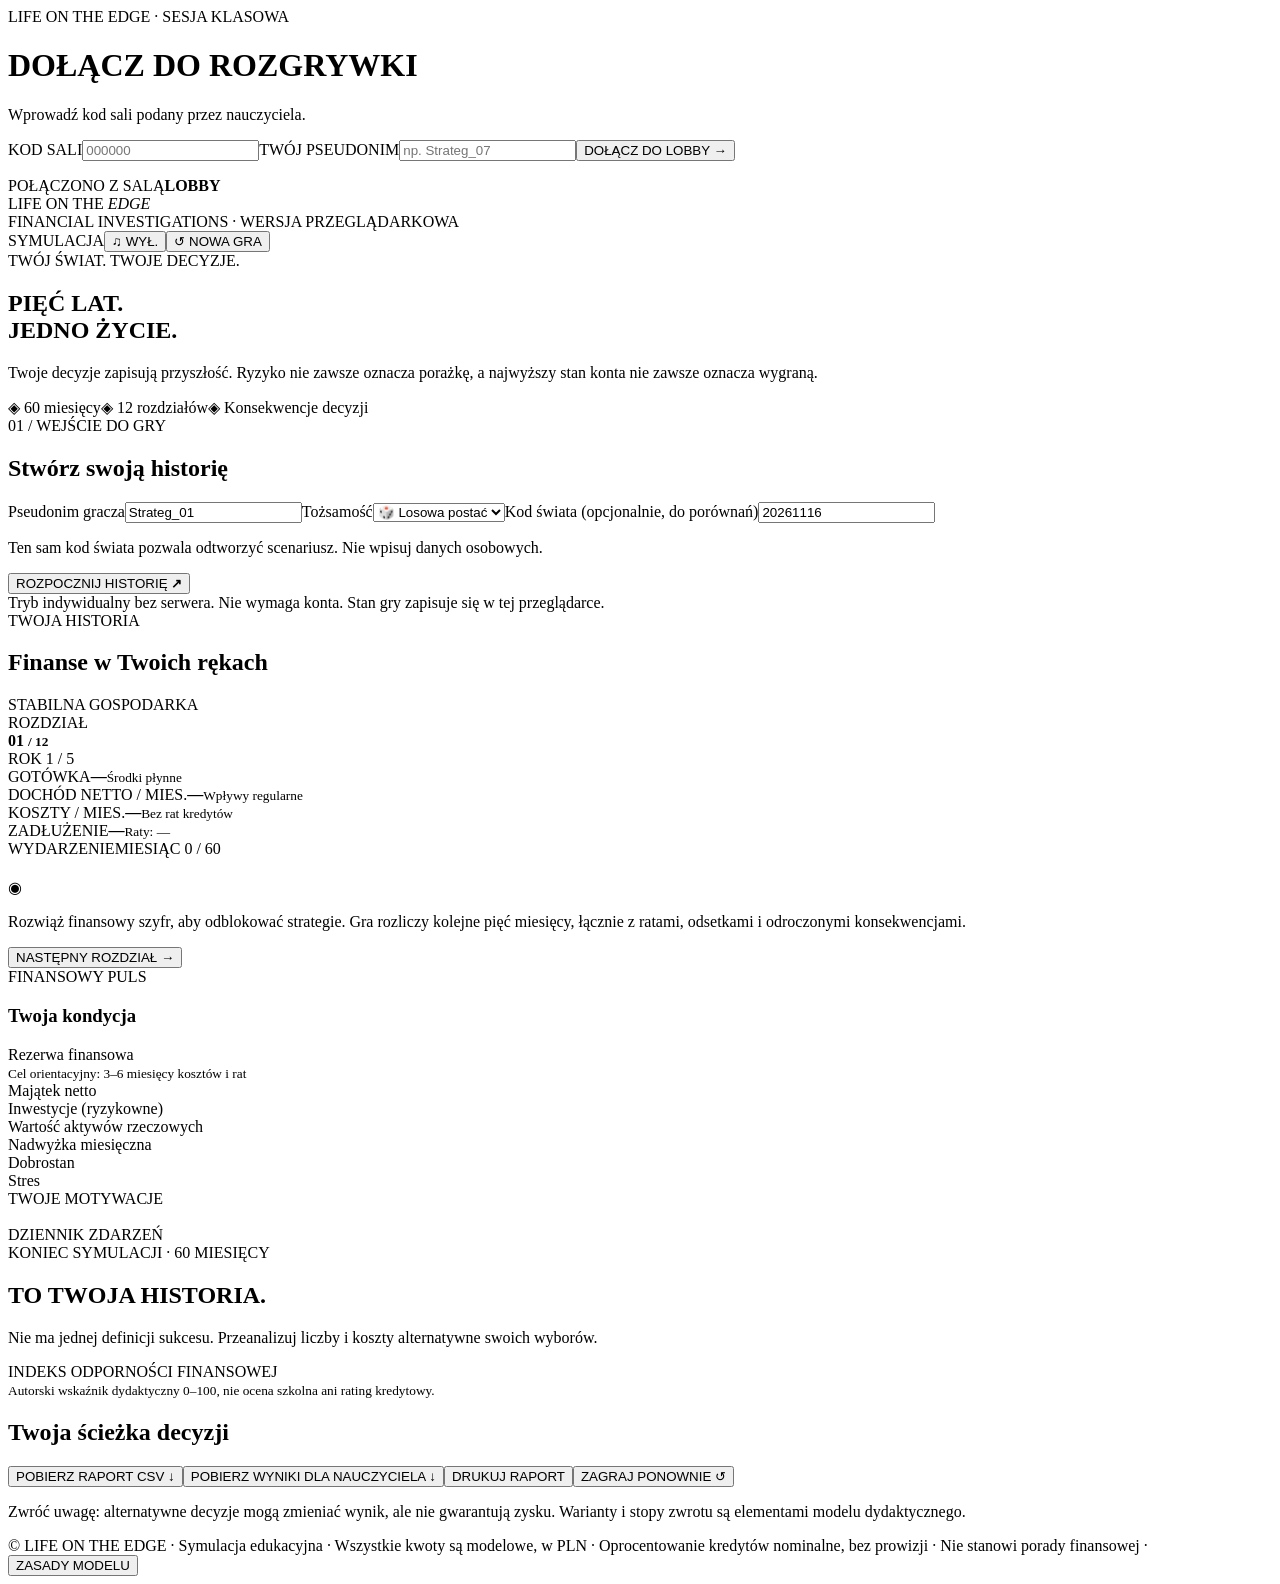
==== index.html @ 2c732541 "Add LIFE ON THE EDGE 12.0 web file: index.html" ====
<!doctype html><html lang="pl"><head><meta charset="utf-8"><meta name="viewport" content="width=device-width,initial-scale=1"><meta name="theme-color" content="#09111f"><title>LIFE ON THE EDGE · Financial Survival</title><link rel="stylesheet" href="style.css"></head><body>
<div id="classroom" class="classroom hidden"><div class="classroom-panel"><div class="section-label">LIFE ON THE EDGE · SESJA KLASOWA</div><h1 id="lobbytitle">DOŁĄCZ DO ROZGRYWKI</h1><p id="lobbystatus">Wprowadź kod sali podany przez nauczyciela.</p><label>KOD SALI</label><input id="roomcode" inputmode="numeric" maxlength="6" placeholder="000000"><label>TWÓJ PSEUDONIM</label><input id="roomnick" maxlength="28" placeholder="np. Strateg_07"><button id="roomjoin" class="cta">DOŁĄCZ DO LOBBY →</button><p id="roomerror" class="hint"></p><div id="roomcount" class="hint"></div></div></div><div id="classbar" class="classbar hidden"><span id="classlabel">POŁĄCZONO Z SALĄ</span><strong id="classphase">LOBBY</strong></div><div class="app"><header class="top"><div class="brand"><div class="brandmark">LIFE <span>ON THE</span> <em>EDGE</em></div><div class="strap">FINANCIAL INVESTIGATIONS · WERSJA PRZEGLĄDARKOWA</div></div><div class="topright"><span class="live"><i></i> SYMULACJA</span><button id="sound" class="ghost" title="Dźwięk interfejsu" aria-pressed="false">♫ WYŁ.</button><button id="reset" class="ghost">↺ NOWA GRA</button></div></header>
<section id="welcome" class="welcome"><div class="welcome-art"><div class="overline">TWÓJ ŚWIAT. TWOJE DECYZJE.</div><h1>PIĘĆ LAT.<br><span>JEDNO ŻYCIE.</span></h1><p>Twoje decyzje zapisują przyszłość. Ryzyko nie zawsze oznacza porażkę, a najwyższy stan konta nie zawsze oznacza wygraną.</p><div class="welcome-badges"><span>◈ 60 miesięcy</span><span>◈ 12 rozdziałów</span><span>◈ Konsekwencje decyzji</span></div></div><div class="startpanel"><div class="section-label">01 / WEJŚCIE DO GRY</div><h2>Stwórz swoją historię</h2><label for="nickname">Pseudonim gracza</label><input id="nickname" maxlength="28" value="Strateg_01" autocomplete="off"><label for="character">Tożsamość</label><select id="character"><option value="random">🎲 Losowa postać</option></select><label for="seed">Kod świata (opcjonalnie, do porównań)</label><input id="seed" inputmode="numeric" value="20261116"><p class="hint">Ten sam kod świata pozwala odtworzyć scenariusz. Nie wpisuj danych osobowych.</p><button id="start" class="cta">ROZPOCZNIJ HISTORIĘ <b>↗</b></button><div class="hint">Tryb indywidualny bez serwera. Nie wymaga konta. Stan gry zapisuje się w tej przeglądarce.</div></div></section>
<section id="play" class="hidden"><div class="hero"><div class="hero-copy"><div class="overline" id="hero-sub">TWOJA HISTORIA</div><h1 id="hero-title">Finanse w Twoich rękach</h1><p id="hero-desc"></p><div class="hero-pills"><span id="character-name"></span><span id="world-status">STABILNA GOSPODARKA</span></div></div><div class="chapter"><div>ROZDZIAŁ</div><strong id="chapter">01 <small>/ 12</small></strong><div id="year">ROK 1 / 5</div></div></div>
<div class="progress"><div id="progressbar"></div></div><div class="stats"><article><span>GOTÓWKA</span><strong id="cash">—</strong><small>Środki płynne</small></article><article><span>DOCHÓD NETTO / MIES.</span><strong id="income">—</strong><small>Wpływy regularne</small></article><article><span>KOSZTY / MIES.</span><strong id="expenses">—</strong><small>Bez rat kredytów</small></article><article><span>ZADŁUŻENIE</span><strong id="debt">—</strong><small id="installment">Raty: —</small></article></div>
<div class="columns"><main class="event"><div class="eventhead"><span class="section-label" id="event-tag">WYDARZENIE</span><span class="counter" id="month">MIESIĄC 0 / 60</span></div><h2 id="event-title"></h2><p class="event-text" id="event-text"></p><div class="tip"><span>◉</span><p>Rozwiąż finansowy szyfr, aby odblokować strategie. Gra rozliczy kolejne pięć miesięcy, łącznie z ratami, odsetkami i odroczonymi konsekwencjami.</p></div><div id="options" class="options"></div><div id="after" class="hidden"><div id="feedback" class="feedback"></div><button id="continue" class="cta">NASTĘPNY ROZDZIAŁ <b>→</b></button></div></main>
<aside class="side"><div class="panel"><div class="section-label">FINANSOWY PULS</div><h3>Twoja kondycja</h3><div class="measure"><div><span>Rezerwa finansowa</span><b id="reserve"></b></div><div class="meter"><i id="reservebar"></i></div><small>Cel orientacyjny: 3–6 miesięcy kosztów i rat</small></div><div class="pair"><span>Majątek netto</span><b id="net"></b></div><div class="pair"><span>Inwestycje (ryzykowne)</span><b id="investments"></b></div><div class="pair"><span>Wartość aktywów rzeczowych</span><b id="assets"></b></div><div class="pair"><span>Nadwyżka miesięczna</span><b id="surplus"></b></div><div class="measure"><div><span>Dobrostan</span><b id="wellbeing"></b></div><div class="meter blue"><i id="wellbar"></i></div></div><div class="pair"><span>Stres</span><b id="stress"></b></div></div><div class="panel"><div class="section-label">TWOJE MOTYWACJE</div><h3 id="goal"></h3><p id="bio"></p><div class="section-label spaced">DZIENNIK ZDARZEŃ</div><div class="journal" id="journal" aria-live="polite"></div></div></aside></div>
</section><section id="ending" class="hidden end"><div class="overline">KONIEC SYMULACJI · 60 MIESIĘCY</div><h1>TO TWOJA <span>HISTORIA.</span></h1><p>Nie ma jednej definicji sukcesu. Przeanalizuj liczby i koszty alternatywne swoich wyborów.</p><div class="endgrid"><div class="scorebox"><div class="section-label">INDEKS ODPORNOŚCI FINANSOWEJ</div><div class="score" id="score"></div><small>Autorski wskaźnik dydaktyczny 0–100, nie ocena szkolna ani rating kredytowy.</small></div><div class="reportbox" id="report"></div></div><h2>Twoja ścieżka decyzji</h2><div id="timeline" class="timeline"></div><div class="actions"><button class="cta" id="export">POBIERZ RAPORT CSV ↓</button><button class="cta" id="export-json">POBIERZ WYNIKI DLA NAUCZYCIELA ↓</button><button class="ghost" id="print">DRUKUJ RAPORT</button><button class="ghost" id="again">ZAGRAJ PONOWNIE ↺</button></div><p class="hint">Zwróć uwagę: alternatywne decyzje mogą zmieniać wynik, ale nie gwarantują zysku. Warianty i stopy zwrotu są elementami modelu dydaktycznego.</p></section>
<footer>© LIFE ON THE EDGE · Symulacja edukacyjna · Wszystkie kwoty są modelowe, w PLN · Oprocentowanie kredytów nominalne, bez prowizji · Nie stanowi porady finansowej · <button id="rules" class="linkbtn">ZASADY MODELU</button></footer></div>
<dialog id="rulesdialog"><div class="dialog"><button class="x" id="close">✕</button><h2>Jak działa symulacja?</h2><p>Każda z 12 rund obejmuje 5 miesięcy (łącznie 60). Dochody i koszty to miesięczne kwoty netto. Zobowiązania są oddzielnymi kredytami z ratami annuitetowymi, miesięczną kapitalizacją odsetek i bez prowizji. Nadpłaty zmniejszają saldo, a rata jest ponownie przeliczana dla pozostałego okresu.</p><p>Gotówka dodatnia otrzymuje uproszczone 1,5% nominalnie rocznie brutto (bez podatku). Portfel inwestycyjny ma zmienną, pseudolosową stopę miesięczną od −2,5% do +3,5%; nie jest to prognoza ani rekomendacja. Aktywa rzeczowe tracą w modelu 0,6% wartości miesięcznie. Gdy zabraknie gotówki, symulacja automatycznie uruchamia osobny kredyt awaryjny na 24 miesiące z oprocentowaniem nominalnym 22% rocznie — to celowo kosztowna mechanika edukacyjna, nie oferta bankowa.</p><p>Nie modelujemy szczegółowo podatków, ZUS, scoringu bankowego, kosztów RRSO ani prawa upadłościowego. Ceny, postacie i stopy procentowe są fikcyjne. Indeks odporności to autorska suma punktów za rezerwę, relację długu do dochodów, zmianę majątku netto i dobrostan, pomniejszona o karę za luki płynności. Nie służy do porównywania jakości osób.</p><p>W tej wersji postęp i wyniki śledztw są przechowywane lokalnie w przeglądarce. Nie ma synchronizacji na żywo ani zdalnego sterowania rundami. Uczeń pobiera plik JSON z wynikami, który nauczyciel importuje do osobnego panelu. Zmiana urządzenia nie przenosi zapisu gry.</p></div></dialog>
<script src="cases-data.js"></script><script src="offline.js"></script><script src="engine.js"></script><script src="ui.js"></script><script src="escape-ui.js"></script><script src="results-export.js"></script></body></html>
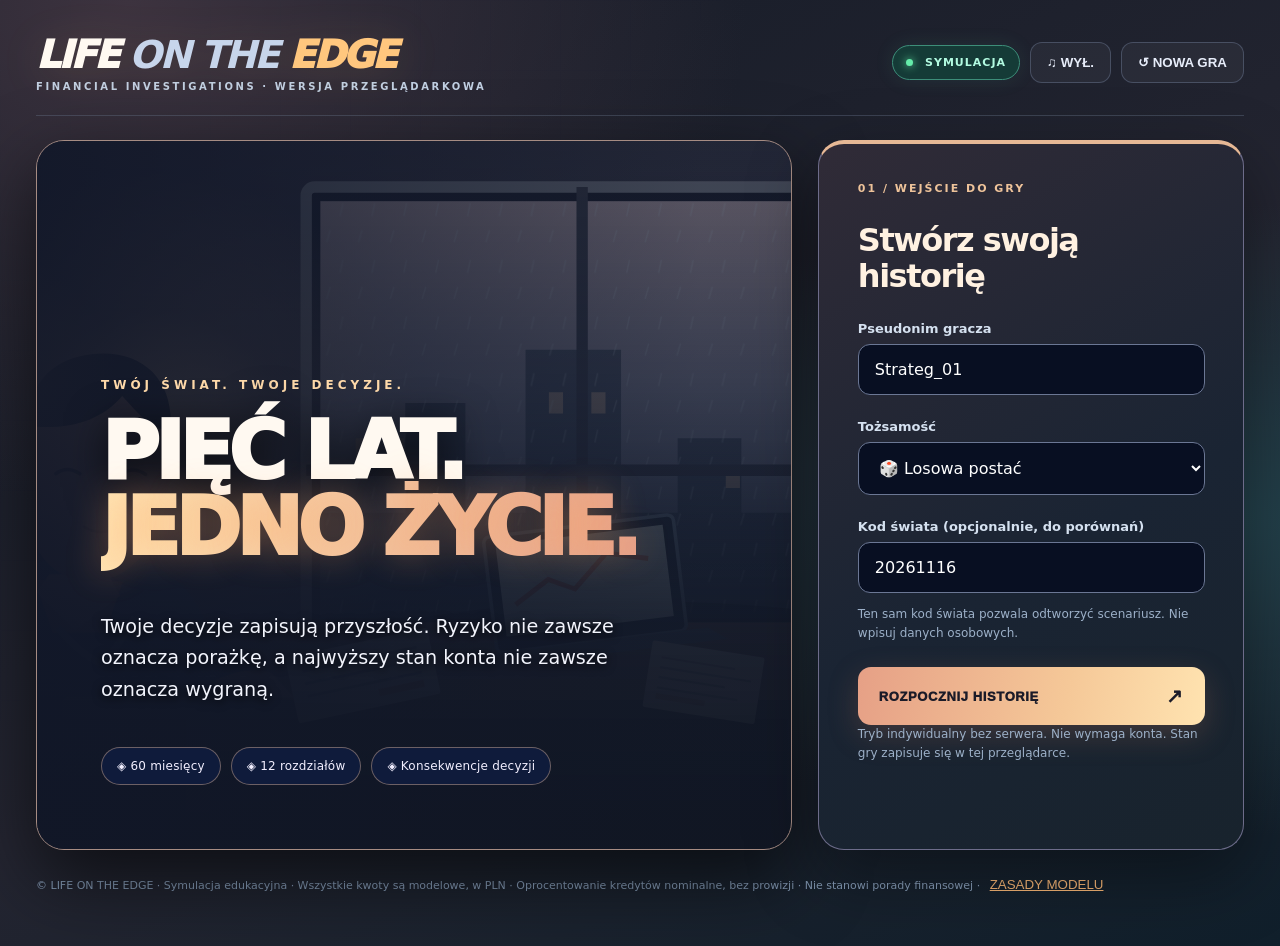
==== commit d47bd6ad: "Display chapter illustration as visible image in game header" ====
--- a/index.html
+++ b/index.html
@@ -1,7 +1,7 @@
 <!doctype html><html lang="pl"><head><meta charset="utf-8"><meta name="viewport" content="width=device-width,initial-scale=1"><meta name="theme-color" content="#09111f"><title>LIFE ON THE EDGE · Financial Survival</title><link rel="stylesheet" href="style.css"></head><body>
 <div id="classroom" class="classroom hidden"><div class="classroom-panel"><div class="section-label">LIFE ON THE EDGE · SESJA KLASOWA</div><h1 id="lobbytitle">DOŁĄCZ DO ROZGRYWKI</h1><p id="lobbystatus">Wprowadź kod sali podany przez nauczyciela.</p><label>KOD SALI</label><input id="roomcode" inputmode="numeric" maxlength="6" placeholder="000000"><label>TWÓJ PSEUDONIM</label><input id="roomnick" maxlength="28" placeholder="np. Strateg_07"><button id="roomjoin" class="cta">DOŁĄCZ DO LOBBY →</button><p id="roomerror" class="hint"></p><div id="roomcount" class="hint"></div></div></div><div id="classbar" class="classbar hidden"><span id="classlabel">POŁĄCZONO Z SALĄ</span><strong id="classphase">LOBBY</strong></div><div class="app"><header class="top"><div class="brand"><div class="brandmark">LIFE <span>ON THE</span> <em>EDGE</em></div><div class="strap">FINANCIAL INVESTIGATIONS · WERSJA PRZEGLĄDARKOWA</div></div><div class="topright"><span class="live"><i></i> SYMULACJA</span><button id="sound" class="ghost" title="Dźwięk interfejsu" aria-pressed="false">♫ WYŁ.</button><button id="reset" class="ghost">↺ NOWA GRA</button></div></header>
 <section id="welcome" class="welcome"><div class="welcome-art"><div class="overline">TWÓJ ŚWIAT. TWOJE DECYZJE.</div><h1>PIĘĆ LAT.<br><span>JEDNO ŻYCIE.</span></h1><p>Twoje decyzje zapisują przyszłość. Ryzyko nie zawsze oznacza porażkę, a najwyższy stan konta nie zawsze oznacza wygraną.</p><div class="welcome-badges"><span>◈ 60 miesięcy</span><span>◈ 12 rozdziałów</span><span>◈ Konsekwencje decyzji</span></div></div><div class="startpanel"><div class="section-label">01 / WEJŚCIE DO GRY</div><h2>Stwórz swoją historię</h2><label for="nickname">Pseudonim gracza</label><input id="nickname" maxlength="28" value="Strateg_01" autocomplete="off"><label for="character">Tożsamość</label><select id="character"><option value="random">🎲 Losowa postać</option></select><label for="seed">Kod świata (opcjonalnie, do porównań)</label><input id="seed" inputmode="numeric" value="20261116"><p class="hint">Ten sam kod świata pozwala odtworzyć scenariusz. Nie wpisuj danych osobowych.</p><button id="start" class="cta">ROZPOCZNIJ HISTORIĘ <b>↗</b></button><div class="hint">Tryb indywidualny bez serwera. Nie wymaga konta. Stan gry zapisuje się w tej przeglądarce.</div></div></section>
-<section id="play" class="hidden"><div class="hero"><div class="hero-copy"><div class="overline" id="hero-sub">TWOJA HISTORIA</div><h1 id="hero-title">Finanse w Twoich rękach</h1><p id="hero-desc"></p><div class="hero-pills"><span id="character-name"></span><span id="world-status">STABILNA GOSPODARKA</span></div></div><div class="chapter"><div>ROZDZIAŁ</div><strong id="chapter">01 <small>/ 12</small></strong><div id="year">ROK 1 / 5</div></div></div>
+<section id="play" class="hidden"><div class="hero"><div class="hero-copy"><div class="overline" id="hero-sub">TWOJA HISTORIA</div><h1 id="hero-title">Finanse w Twoich rękach</h1><p id="hero-desc"></p><div class="hero-pills"><span id="character-name"></span><span id="world-status">STABILNA GOSPODARKA</span></div></div><figure class="chapter-scene"><img id="chapter-scene-image" src="assets/chapter-01.svg" alt="Ilustracja fabularna rozdziału" loading="eager"><figcaption id="chapter-scene-caption">SCENA ROZDZIAŁU</figcaption></figure><div class="chapter"><div>ROZDZIAŁ</div><strong id="chapter">01 <small>/ 12</small></strong><div id="year">ROK 1 / 5</div></div></div>
 <div class="progress"><div id="progressbar"></div></div><div class="stats"><article><span>GOTÓWKA</span><strong id="cash">—</strong><small>Środki płynne</small></article><article><span>DOCHÓD NETTO / MIES.</span><strong id="income">—</strong><small>Wpływy regularne</small></article><article><span>KOSZTY / MIES.</span><strong id="expenses">—</strong><small>Bez rat kredytów</small></article><article><span>ZADŁUŻENIE</span><strong id="debt">—</strong><small id="installment">Raty: —</small></article></div>
 <div class="columns"><main class="event"><div class="eventhead"><span class="section-label" id="event-tag">WYDARZENIE</span><span class="counter" id="month">MIESIĄC 0 / 60</span></div><h2 id="event-title"></h2><p class="event-text" id="event-text"></p><div class="tip"><span>◉</span><p>Rozwiąż finansowy szyfr, aby odblokować strategie. Gra rozliczy kolejne pięć miesięcy, łącznie z ratami, odsetkami i odroczonymi konsekwencjami.</p></div><div id="options" class="options"></div><div id="after" class="hidden"><div id="feedback" class="feedback"></div><button id="continue" class="cta">NASTĘPNY ROZDZIAŁ <b>→</b></button></div></main>
 <aside class="side"><div class="panel"><div class="section-label">FINANSOWY PULS</div><h3>Twoja kondycja</h3><div class="measure"><div><span>Rezerwa finansowa</span><b id="reserve"></b></div><div class="meter"><i id="reservebar"></i></div><small>Cel orientacyjny: 3–6 miesięcy kosztów i rat</small></div><div class="pair"><span>Majątek netto</span><b id="net"></b></div><div class="pair"><span>Inwestycje (ryzykowne)</span><b id="investments"></b></div><div class="pair"><span>Wartość aktywów rzeczowych</span><b id="assets"></b></div><div class="pair"><span>Nadwyżka miesięczna</span><b id="surplus"></b></div><div class="measure"><div><span>Dobrostan</span><b id="wellbeing"></b></div><div class="meter blue"><i id="wellbar"></i></div></div><div class="pair"><span>Stres</span><b id="stress"></b></div></div><div class="panel"><div class="section-label">TWOJE MOTYWACJE</div><h3 id="goal"></h3><p id="bio"></p><div class="section-label spaced">DZIENNIK ZDARZEŃ</div><div class="journal" id="journal" aria-live="polite"></div></div></aside></div>
--- a/style.css
+++ b/style.css
@@ -0,0 +1,217 @@
+
+:root{color-scheme:dark;--bg:#080f1b;--surface:#101e30;--line:#2c425b;--gold:#f8b56d;--muted:#9cb0c8;--white:#f2f6fc;--green:#62dbab;font-family:Inter,system-ui,-apple-system,'Segoe UI',Arial,sans-serif}*{box-sizing:border-box}body{margin:0;color:var(--white);background:radial-gradient(ellipse at 70% -10%,#223b5e 0%,transparent 46%),linear-gradient(145deg,#080e1a,#0c192a 55%,#101727);min-height:100vh}.app{max-width:1460px;margin:auto;padding:22px 32px}.top{display:flex;justify-content:space-between;align-items:center;gap:16px;margin-bottom:22px}.brandmark{font-weight:950;font-size:clamp(23px,3vw,34px);font-style:italic;letter-spacing:-1.8px;white-space:nowrap}.brandmark span{color:#d3ddec}.brandmark em{font-style:italic;color:#f5a46a}.strap,.overline,.section-label{font-size:11px;font-weight:800;letter-spacing:2px;color:var(--gold)}.strap{color:#8da6c1;margin-top:4px}.topright,.welcome-badges,.hero-pills,.actions{display:flex;gap:10px;align-items:center;flex-wrap:wrap}.live{border:1px solid #2e6b62;background:#12362f;color:#7ee7bb;padding:10px 13px;border-radius:100px;font-size:11px;letter-spacing:1px;font-weight:800}.live i{display:inline-block;width:7px;height:7px;background:#65edaa;border-radius:50%;margin-right:7px;box-shadow:0 0 9px #65edaa}.ghost{cursor:pointer;background:#14243a;color:#dce8f8;border:1px solid #3b5470;border-radius:10px;padding:11px 15px;font-weight:750}.ghost:hover{border-color:var(--gold)}.hidden{display:none!important}.welcome{display:grid;grid-template-columns:1.3fr .7fr;gap:20px;min-height:640px}.welcome-art{position:relative;isolation:isolate;border:1px solid #334c68;border-radius:24px;overflow:hidden;padding:clamp(26px,5vw,70px);display:flex;flex-direction:column;justify-content:flex-end;background:linear-gradient(0deg,#07111fee 0%,#08152490 44%,#10223c11 100%),url('okladka.png') center 40%/cover}.welcome-art:after{content:'';position:absolute;inset:0;background:linear-gradient(90deg,#08111c88,transparent 65%);z-index:-1}.welcome h1,.end h1{font-size:clamp(45px,6vw,92px);line-height:.99;letter-spacing:-4px;margin:16px 0;text-shadow:0 4px 20px #0009}.welcome h1 span,.end h1 span{color:var(--gold)}.welcome-art p{font-size:18px;line-height:1.65;max-width:580px;color:#e0e9f4;text-shadow:0 2px 10px #000}.welcome-badges span,.hero-pills span{padding:10px 12px;border-radius:100px;background:#10263dbb;border:1px solid #47617e;color:#e3ebf6;font-size:12px}.startpanel,.panel,.event,.scorebox,.reportbox{background:linear-gradient(145deg,#15263c,#101b2d);border:1px solid #304a65;border-radius:22px;padding:28px;box-shadow:0 18px 45px #0003}.startpanel h2{font-size:27px;letter-spacing:-1px}.startpanel label{display:block;color:#c5d5e8;font-size:13px;font-weight:700;margin:22px 0 8px}input,select{width:100%;padding:14px;border-radius:10px;border:1px solid #46627f;background:#0b192a;color:#fff;font:inherit}input:focus,select:focus,button:focus-visible{outline:2px solid var(--gold);outline-offset:3px}.hint{color:#9cb0c8;font-size:12px;line-height:1.6}.cta{display:flex;justify-content:space-between;align-items:center;gap:12px;width:100%;padding:17px 21px;background:linear-gradient(100deg,#e68c54,#ffcb7c);border:0;border-radius:12px;color:#17202c;font-size:14px;letter-spacing:1px;font-weight:950;cursor:pointer;box-shadow:0 12px 32px #e38a3b33;margin-top:24px}.cta:hover{filter:brightness(1.1);transform:translateY(-1px)}.cta b{font-size:20px}.hero{min-height:235px;display:flex;justify-content:space-between;gap:25px;align-items:center;padding:34px;border:1px solid #385470;border-radius:22px;background:linear-gradient(90deg,#0b182bea,#11233acb 70%,#0b1b31c7),url('okladka.png') center 47%/cover}.hero h1{font-size:clamp(30px,4vw,51px);margin:12px 0;letter-spacing:-1.5px}.hero p{color:#c0d1e4;max-width:680px}.chapter{flex-shrink:0;text-align:right;color:#b9cee4;font-size:12px;letter-spacing:1.2px}.chapter strong{display:block;color:#fff;font-size:58px;letter-spacing:-3px}.chapter small{font-size:20px;color:#9bb1cb}.progress{height:5px;background:#1a3049;margin:16px 0 18px;border-radius:10px;overflow:hidden}.progress div{height:100%;width:0;background:linear-gradient(90deg,#ff9d65,#f8d293);transition:width .35s}.stats{display:grid;grid-template-columns:repeat(4,1fr);gap:12px}.stats article{padding:20px;background:#14253a;border:1px solid #2d4560;border-radius:15px}.stats span{font-size:10px;color:#9cb1c8;letter-spacing:1.2px;font-weight:800}.stats strong{display:block;font-size:clamp(19px,2.4vw,29px);margin:8px 0;letter-spacing:-.6px}.stats small{font-size:12px;color:#93a9c2}.columns{display:grid;grid-template-columns:minmax(0,1.65fr) minmax(280px,.85fr);gap:18px;margin-top:18px}.event{padding:32px}.eventhead{display:flex;justify-content:space-between;gap:12px}.counter{color:#a2b7ce;font-size:12px}.event h2{font-size:clamp(28px,3.2vw,45px);letter-spacing:-1.5px;margin:30px 0 14px}.event-text{font-size:18px;line-height:1.7;color:#cfdaea;max-width:760px}.tip{display:flex;align-items:start;gap:12px;border-left:3px solid #e4a86c;background:#23384e;padding:10px 17px;border-radius:9px;margin:24px 0;color:#c6d7e8;font-size:13px}.tip span{color:var(--gold);font-size:20px}.options{display:grid;gap:12px}.option{position:relative;text-align:left;width:100%;padding:21px;background:#1b3049;border:1px solid #3d5b78;border-radius:14px;color:#fff;cursor:pointer;font:inherit;transition:.2s}.option:hover{border-color:#ffc080;background:#263d58;transform:translateY(-2px)}.option strong{display:block;font-size:17px;margin-bottom:8px}.option small{display:block;color:#a9c0d8;font-size:13px;line-height:1.5}.option .num{display:inline-block;color:#f9bb78;margin-right:10px}.side{display:grid;gap:18px;align-content:start}.panel h3{margin:12px 0 20px;font-size:22px}.measure{margin:20px 0}.measure>div:first-child,.pair{display:flex;justify-content:space-between;gap:12px;align-items:baseline}.measure span,.pair span{font-size:13px;color:#a8bed5}.measure b,.pair b{font-size:15px}.meter{height:9px;border-radius:20px;background:#2d4055;overflow:hidden;margin:10px 0 7px}.meter i{display:block;width:0;height:100%;background:linear-gradient(90deg,#e5a258,#70dfb5);transition:width .4s}.meter.blue i{background:linear-gradient(90deg,#4a8cf4,#6ed8e2)}.measure small{color:#8fa5bf;font-size:11px}.pair{padding:13px 0;border-bottom:1px solid #2c425b}.panel p{color:#adbed3;font-size:13px;line-height:1.65}.spaced{margin-top:22px}.journal{max-height:250px;overflow:auto;color:#a6bbd1;font-size:12px;line-height:1.6}.journal p{border-bottom:1px solid #29405b;padding-bottom:8px}.feedback{background:#193b39;border:1px solid #3c8274;border-radius:12px;padding:20px;line-height:1.65;color:#d3f8e9}.end{padding:45px 0}.end>p{color:#b3c7de}.endgrid{display:grid;grid-template-columns:.65fr 1.35fr;gap:18px;margin:25px 0}.score{font-size:110px;font-weight:950;line-height:1.4;color:#ffc37e}.scorebox small{color:#9db3cb}.reportbox{display:grid;grid-template-columns:repeat(2,1fr);gap:18px}.reportbox div{padding:12px;border-bottom:1px solid #344b65}.reportbox span{display:block;color:#9cb3cc;font-size:12px;margin-bottom:7px}.reportbox strong{font-size:22px}.timeline{display:grid;grid-template-columns:repeat(3,1fr);gap:12px}.timeline article{border:1px solid #304963;border-radius:13px;background:#15273d;padding:18px}.timeline small{color:#f8ba7a}.timeline strong{display:block;margin:10px 0}.timeline p{color:#a8bdd3;font-size:13px}.actions{margin-top:22px}.actions .cta{width:auto;min-width:240px;margin:0}footer{font-size:11px;color:#879db8;line-height:1.8;padding:26px 0}.linkbtn{background:none;border:0;color:#f7b676;text-decoration:underline;cursor:pointer}dialog{max-width:760px;width:calc(100% - 30px);border:1px solid #53708e;background:#102037;color:#eaf2ff;border-radius:20px;padding:0}dialog::backdrop{background:#000b}.dialog{padding:28px;line-height:1.7}.dialog p{color:#c0d1e4}.x{float:right;background:none;border:0;color:white;font-size:24px;cursor:pointer}@media(max-width:1050px){.welcome{grid-template-columns:1fr}.welcome-art{min-height:480px}.columns{grid-template-columns:1fr}.side{grid-template-columns:1fr 1fr}}@media(max-width:690px){.app{padding:14px}.top{align-items:start;flex-direction:column}.welcome-art{min-height:390px;padding:24px}.welcome h1,.end h1{letter-spacing:-2px}.hero{padding:20px;align-items:start}.chapter strong{font-size:35px}.stats{grid-template-columns:repeat(2,1fr)}.side,.endgrid,.timeline{grid-template-columns:1fr}.reportbox{grid-template-columns:1fr}.startpanel,.event,.panel{padding:20px}}@media print{body{background:white;color:black}.top,.welcome,.hero,.stats,.columns,.actions,footer{display:none!important}.end{display:block!important}.scorebox,.reportbox,.timeline article{color:black;background:white;box-shadow:none}.score{color:black}}
+.classroom{position:fixed;z-index:9999;inset:0;background:linear-gradient(125deg,rgba(3,8,19,.94),rgba(7,21,41,.94)),url('/static/okladka.png') center/cover;display:flex;align-items:center;justify-content:center;padding:24px;overflow:auto}.classroom.hidden{display:none}.classroom-panel{width:min(560px,100%);padding:36px;border:1px solid #35516a;border-radius:22px;background:rgba(10,20,37,.95);box-shadow:0 24px 100px #0009;color:#f2f7ff}.classroom-panel h1{font-size:clamp(26px,4vw,42px);line-height:1.1;margin:14px 0}.classroom-panel p{color:#b9cce1}.classroom-panel label{display:block;font-size:12px;letter-spacing:1px;margin:16px 0 6px;color:#b7d0ed}.classroom-panel input{width:100%;background:#111e31;color:white;border:1px solid #42617d;border-radius:10px;padding:13px;font-size:17px}.classroom-panel .cta{width:100%;margin-top:20px}.classbar{position:sticky;top:0;z-index:999;background:#0b1a2d;border-bottom:1px solid #325371;display:flex;gap:16px;justify-content:space-between;padding:10px 22px;font-size:12px;letter-spacing:1px;color:#d7e8fa}.classbar strong{color:#f7c776}.classbar.hidden{display:none}
+/* PARADOX FILES 8.0 — cinematic document table and responsive finishing */
+#escape-room{position:relative;isolation:isolate}
+#escape-room:after{content:'CLASSIFIED  /  EVIDENCE';position:absolute;right:20px;top:64px;font-size:9px;letter-spacing:3px;color:#7b9caa;opacity:.5;pointer-events:none}
+#escape-room .escape-doc{border-left:3px solid #bf9d60;box-shadow:0 5px 16px #0004;line-height:1.5}
+#escape-room .escape-doc.selected-evidence{border-left-color:#59e4b8}
+#escape-room .escape-doc strong{font-variant-numeric:tabular-nums}
+#escape-room .escape-unlock{border:1px solid #58baaa;box-shadow:0 0 30px #58baaa16}
+#escape-room .escape-entry button{transition:filter .2s,transform .2s}
+#escape-room .escape-entry button:hover{filter:brightness(1.15);transform:translateY(-1px)}
+#escape-room #esc-feedback{min-height:1.5em}
+@media (prefers-reduced-motion:reduce){#escape-room *,#escape-room *:before{transition:none!important;animation:none!important}}
+
+
+/* LIFE ON THE EDGE 12.2 — high-contrast editorial / financial thriller art direction */
+:root{--bg:#070b15;--surface:#111a2d;--line:#38506d;--gold:#ffbd63;--muted:#b3c6df;--white:#f9fbff;--green:#56f0c5;--electric:#69b9ff;--violet:#ae91ff}
+body{background:
+radial-gradient(circle at 8% 8%,rgba(123,72,202,.28),transparent 30%),
+radial-gradient(circle at 88% 22%,rgba(0,175,211,.18),transparent 34%),
+linear-gradient(135deg,#070b15 0%,#11152c 50%,#081525 100%);background-attachment:fixed}
+body:before{content:"";position:fixed;inset:0;pointer-events:none;opacity:.24;z-index:0;background-image:linear-gradient(rgba(160,195,255,.09) 1px,transparent 1px),linear-gradient(90deg,rgba(160,195,255,.09) 1px,transparent 1px);background-size:52px 52px;mask-image:linear-gradient(135deg,black,transparent 80%)}
+.app{position:relative;z-index:1}
+.top{border-bottom:1px solid #40516e;padding-bottom:18px}
+.brandmark{filter:drop-shadow(0 4px 20px #ffb85b24)}
+.brandmark em{color:#ffbc63}.strap{color:#b5c9e4}
+.welcome{gap:24px}
+.welcome-art{min-height:660px;border:1px solid #a27b7e;border-radius:26px;background:
+linear-gradient(0deg,#070a14 1%,#080c1cd9 32%,#0c12325e 70%,#1b124755 100%),
+radial-gradient(ellipse at 77% 26%,#ff9d4d99,transparent 25%),
+radial-gradient(ellipse at 25% 35%,#315ebf99,transparent 42%),
+linear-gradient(125deg,#0a1428,#302344 48%,#113950);box-shadow:0 30px 85px #0008,0 0 0 1px #ffc27d22 inset}
+.welcome-art:before{content:"";position:absolute;inset:0;z-index:-1;opacity:.75;background:repeating-linear-gradient(115deg,transparent 0 72px,#ffcf8130 73px,transparent 75px 155px),radial-gradient(circle at 75% 20%,transparent 0 75px,#f8b65e44 77px 79px,transparent 81px 115px,#f8b65e22 117px 119px,transparent 121px);pointer-events:none}
+.welcome-art:after{background:linear-gradient(90deg,#060d24b5,transparent 85%)}
+.welcome h1{font-weight:950;text-transform:uppercase;letter-spacing:-3.7px;text-shadow:0 8px 40px #000b}
+.welcome h1 span{color:#ffd17f;text-shadow:0 0 35px #ffa35a55}
+.welcome-art p{color:#f1f5ff;font-weight:500}
+.startpanel,.panel,.event,.scorebox,.reportbox{background:linear-gradient(155deg,#1b2943 0%,#10192c 54%,#14162c 100%);border:1px solid #425977;box-shadow:0 16px 50px #0005,0 1px 0 #ffffff0a inset}
+.startpanel{border-top:3px solid #ffb66c}
+.startpanel h2{color:#fff2d6}
+.cta{background:linear-gradient(100deg,#ff925e,#ffd27d 62%,#fff0b3);box-shadow:0 10px 30px #ff8b4a42;transition:transform .2s,box-shadow .2s}
+.cta:hover{box-shadow:0 14px 36px #ff995c66}
+.hero{position:relative;overflow:hidden;border:1px solid #7c6b90;background:
+linear-gradient(95deg,#0a1026fa,#141a3bd9 65%,#2a194ecb),
+radial-gradient(circle at 80% 35%,#e99d67,transparent 40%);box-shadow:0 16px 45px #0006}
+.hero:after{content:"";position:absolute;right:-80px;top:-130px;width:360px;height:360px;border:2px solid #ffbd6355;border-radius:50%;box-shadow:0 0 0 42px #7f70de13,0 0 0 90px #69b9ff0b;pointer-events:none}
+.hero>*{position:relative;z-index:1}
+.hero h1{color:#fff3e3}
+.chapter strong{color:#ffcf8e;text-shadow:0 0 25px #ff9b6c55}
+.stats article{position:relative;overflow:hidden;background:linear-gradient(135deg,#1d2c47,#141b33);border:1px solid #476080;box-shadow:0 8px 25px #0003}
+.stats article:nth-child(4n+1){border-top:3px solid #ffb46d}.stats article:nth-child(4n+2){border-top:3px solid #60c5ff}.stats article:nth-child(4n+3){border-top:3px solid #b19aff}.stats article:nth-child(4n){border-top:3px solid #59e6b9}
+.stats strong{color:#fff8ee;font-variant-numeric:tabular-nums}
+.event{border-left:4px solid #f7aa6e}.event h2{color:#fff0d7}.event-text{color:#e5edfa}
+.option{background:linear-gradient(115deg,#203551,#19243c);border-color:#536b8c;box-shadow:0 4px 15px #0002}
+.option:hover{background:linear-gradient(110deg,#3c365a,#26466b);border-color:#ffcb86;box-shadow:0 8px 25px #ffaf5c16}
+.tip{background:linear-gradient(90deg,#483343,#23364c);border-left-color:#ffbd63}
+.welcome-badges span,.hero-pills span{background:#1b244bcf;border-color:#8b80ac;color:#f2efff}
+.progress{background:#243250}.progress div{background:linear-gradient(90deg,#ff8b69,#ffd07c,#6cdddc)}
+.live{background:#123d3d;border-color:#55bc9f;color:#b4ffe3}
+#escape-room .escape-doc{border-left-color:#ffc27d}
+#escape-room .escape-doc.selected-evidence{border-left-color:#58f3ce}
+.classroom{background:radial-gradient(circle at 20% 15%,#473267cc,transparent 45%),linear-gradient(130deg,#080b19f5,#13223af5)}
+.classroom-panel{border-color:#816f9b;background:linear-gradient(145deg,#1b2441f5,#10172af5)}
+@media(max-width:690px){.welcome-art{min-height:420px}.welcome h1{letter-spacing:-2px}.hero:after{right:-220px}}
+@media(prefers-reduced-motion:reduce){.cta,.option{transition:none}}
+
+
+/* LIFE ON THE EDGE 13.0 — comprehensive editorial redesign */
+:root{--bg:#080d1b;--surface:#101a2c;--line:#445575;--gold:#ffca78;--muted:#b6c6dc;--white:#fff9f1;--green:#65e7c5;--accent:#ff9a72;--cyan:#83d6f0;--purple:#b69aff;font-family:Inter,"Segoe UI",system-ui,sans-serif}
+html{scroll-behavior:smooth}
+body{background:radial-gradient(ellipse at 7% 0%,#462958 0,transparent 34%),radial-gradient(ellipse at 100% 30%,#154e63 0,transparent 42%),linear-gradient(155deg,#090c1b,#141629 47%,#071d29);background-attachment:fixed}
+body:before{opacity:.17;background-size:70px 70px}
+.app{max-width:1530px;padding:24px 36px}
+.top{padding:8px 0 23px;margin-bottom:24px;border-bottom:1px solid #68748b66}
+.brandmark{font-size:clamp(26px,3vw,42px);letter-spacing:-2.3px}.brandmark span{font-weight:600;color:#c7d5eb}.brandmark em{color:#ffc77e}
+.strap{letter-spacing:2.6px;font-size:10px;color:#c1d0e3}
+.live{background:#153b37;border:1px solid #3d8e79;color:#b2fbe1;box-shadow:0 0 20px #53caa31b}
+.ghost{background:#ffffff0b;border:1px solid #7585a366;border-radius:12px;padding:12px 16px;color:#e7edfa;transition:.2s}.ghost:hover{background:#ffffff17;border-color:#ffce8c}
+.welcome{grid-template-columns:minmax(0,1.28fr) minmax(360px,.72fr);gap:26px;min-height:710px}
+.welcome-art{min-height:710px;border:1px solid #e0ac7b66;border-radius:28px;padding:clamp(30px,5vw,72px);background:linear-gradient(0deg,#070b19 0%,#0a0d20eb 28%,#15112e99 60%,#15112e33 100%),url('assets/financial-city.svg') center center/cover;box-shadow:0 28px 80px #0009,0 0 0 1px #ffffff12 inset}
+.welcome-art:before{display:none}.welcome-art:after{background:linear-gradient(90deg,#090d1c99,transparent 70%)}
+.welcome-art>.overline{font-size:12px;letter-spacing:4px;color:#ffd79b}
+.welcome h1{font-size:clamp(56px,6.2vw,105px);line-height:.96;letter-spacing:-5px;margin:22px 0 25px;max-width:760px;text-wrap:balance}
+.welcome h1 span{background:linear-gradient(100deg,#fff0c2,#ffab70);color:transparent;background-clip:text;-webkit-background-clip:text}
+.welcome-art p{font-size:clamp(17px,1.5vw,21px);line-height:1.65;max-width:560px;color:#f2f4fc}
+.welcome-badges{margin-top:22px}.welcome-badges span{background:#101c3fdd;border:1px solid #bd9e8b88;padding:11px 15px;letter-spacing:.2px}
+.startpanel{padding:clamp(24px,3vw,42px);border-radius:26px;border:1px solid #6d6c8a;border-top:4px solid #ffbe79;background:linear-gradient(160deg,#24233d,#131c33 52%,#131c2e);box-shadow:0 25px 70px #0006}
+.startpanel h2{font-size:clamp(28px,2.5vw,39px);line-height:1.13;letter-spacing:-1.5px;color:#fff7e9}
+.startpanel label{margin-top:24px;color:#d5e1f0}
+input,select{background:#080f22;border:1px solid #6b7794;color:#fff;border-radius:12px;padding:15px 16px;transition:border-color .2s,box-shadow .2s}
+input:focus,select:focus{border-color:#ffd092;box-shadow:0 0 0 4px #ffb97522;outline:0}
+.cta{border-radius:13px;background:linear-gradient(100deg,#ff966b,#ffca79 55%,#ffe8a4);box-shadow:0 10px 32px #ff94513d;color:#1b1b28;letter-spacing:.6px;font-size:13px}
+.cta:hover{filter:brightness(1.07);transform:translateY(-2px)}
+.hero{min-height:285px;padding:40px 44px;border-radius:24px;border:1px solid #a08895;background:linear-gradient(95deg,#0b1027f5 5%,#121734e0 55%,#1d173480),url('assets/financial-city.svg') center 44%/cover;box-shadow:0 20px 60px #0006}
+.hero:after{display:none}.hero h1{font-size:clamp(36px,4.5vw,63px);line-height:1.05;letter-spacing:-2.6px;max-width:800px}
+.hero p{font-size:16px;color:#dce9f5}.chapter{padding:16px 22px;background:#0b1227b8;border:1px solid #d4ac8b66;border-radius:17px;backdrop-filter:blur(7px)}
+.chapter strong{font-size:66px;color:#ffdb9b}
+.progress{height:9px;margin:20px 0 22px;background:#2a314d;border-radius:99px;border:1px solid #56678455}
+.progress div{background:linear-gradient(90deg,#f68e73,#ffce7b,#80e1d2)}
+.stats{gap:15px}.stats article{padding:24px 23px;min-height:142px;border-radius:18px;background:linear-gradient(155deg,#263450,#161d35);border:1px solid #5a6c8b;box-shadow:0 10px 26px #0004}
+.stats article:nth-child(1){border-top:4px solid #ffba76}.stats article:nth-child(2){border-top:4px solid #77d8eb}.stats article:nth-child(3){border-top:4px solid #b8a1ff}.stats article:nth-child(4){border-top:4px solid #67e8c3}
+.stats span{font-size:11px;letter-spacing:1.8px;color:#c2d2e7}.stats strong{font-size:clamp(23px,2.6vw,36px);color:#fff7ec}.stats small{color:#bac8db}
+.columns{gap:22px;margin-top:22px;grid-template-columns:minmax(0,1.7fr) minmax(290px,.8fr)}
+.event,.panel,.scorebox,.reportbox{border-radius:22px;border:1px solid #5a6988;background:linear-gradient(145deg,#202b45,#121b30 55%,#191a33);box-shadow:0 16px 40px #0005}
+.event{padding:clamp(25px,3.2vw,44px);border-left:5px solid #ffb779}
+.event h2{font-size:clamp(30px,3.2vw,48px);line-height:1.1;margin:26px 0 18px;color:#fff1d9}
+.event-text{font-size:17px;line-height:1.8;color:#e0e9f6}
+.tip{background:linear-gradient(100deg,#463348,#263a50);border-left:4px solid #ffcb85;padding:16px 20px;color:#e3eaf7}
+.option{border-radius:15px;border:1px solid #627897;background:linear-gradient(115deg,#273a58,#1c2540);padding:23px;box-shadow:0 7px 22px #0003}
+.option strong{font-size:18px}.option small{color:#c3d1e5}.option:hover{border-color:#ffd38c;background:linear-gradient(110deg,#413758,#264565);transform:translateY(-2px)}
+.panel{padding:29px}.panel h3{font-size:24px;letter-spacing:-.7px}.panel p,.measure span,.pair span{color:#c1d0e4}
+.meter{background:#36445e;height:10px}.meter i{background:linear-gradient(90deg,#ff9d6e,#69e4b6)}
+.journal{color:#c1cde1}.pair{border-color:#4c5b77}
+.score{color:#ffd28b;text-shadow:0 0 45px #ffb36b33}.timeline article{background:linear-gradient(145deg,#273552,#181e34);border:1px solid #65718e}
+#escape-room{border-radius:20px}
+#escape-room:after{color:#ffdca6;letter-spacing:4px}
+#escape-room .escape-doc{border-left:4px solid #ffc27b;box-shadow:0 8px 25px #0005}
+#escape-room .escape-doc.selected-evidence{border-left-color:#64f2cb;box-shadow:0 0 0 1px #64f2cb88,0 10px 24px #0004}
+#escape-room .escape-unlock{border-color:#61e5c8;background:#133e3c}
+.classroom{background:linear-gradient(130deg,#0a1028e8,#261634d9),url('assets/financial-city.svg') center/cover}
+.classroom-panel{background:linear-gradient(150deg,#252440fa,#101a2afa);border:1px solid #a28ca1;box-shadow:0 35px 110px #000c}
+body.teacher-dashboard{max-width:1520px!important;padding:clamp(18px,3vw,42px)!important}
+.teacher-dashboard .teacher-header{padding:34px;border:1px solid #a18492;border-radius:24px;background:linear-gradient(90deg,#10162bed,#171c39b8),url('assets/financial-city.svg') center 46%/cover;box-shadow:0 18px 50px #0006}
+.teacher-dashboard .teacher-header h1{font-size:clamp(30px,4vw,54px);line-height:1.08;letter-spacing:-2px;color:#fff0d5;margin:10px 0 14px}
+.teacher-dashboard .teacher-header p{max-width:860px;color:#e0e9f7;line-height:1.7}
+.teacher-dashboard .teacher-toolbar{display:flex;align-items:center;gap:12px;flex-wrap:wrap;margin:22px 0;padding:20px;background:#19243a;border:1px solid #536886;border-radius:18px}
+.teacher-dashboard .teacher-toolbar input{max-width:400px;margin:0;background:#0b1528}
+.teacher-dashboard .teacher-toolbar button{background:#293956;border:1px solid #697d9c;border-radius:11px;color:#f5f7ff;font-weight:700}
+.teacher-dashboard .teacher-toolbar button:hover{background:#3d4d70}
+.teacher-dashboard section{background:linear-gradient(145deg,#1c2943,#101a2e);border:1px solid #4c6181;border-radius:20px;padding:25px;margin-top:22px;box-shadow:0 15px 30px #0003}
+.teacher-dashboard section h2{font-size:25px;color:#ffd29a;margin:0 0 20px}
+.teacher-dashboard table{background:transparent;width:100%}
+.teacher-dashboard th{background:#263956;color:#ffd39b;white-space:nowrap;font-size:12px;letter-spacing:.4px}
+.teacher-dashboard td{color:#e1ebf7}
+.teacher-dashboard tr:nth-child(even) td{background:#ffffff08}
+.teacher-dashboard #status{color:#91e8cb;font-weight:700}
+@media(max-width:1100px){.welcome{grid-template-columns:1fr}.welcome-art{min-height:550px}.columns{grid-template-columns:1fr}.side{grid-template-columns:repeat(2,minmax(0,1fr))}}
+@media(max-width:700px){.app{padding:14px}.top{align-items:flex-start}.welcome-art{min-height:470px;padding:26px}.welcome h1{font-size:clamp(49px,11vw,72px);letter-spacing:-3px}.startpanel{padding:25px}.hero{padding:25px;min-height:240px;flex-direction:column}.chapter{align-self:flex-end}.stats{grid-template-columns:repeat(2,minmax(0,1fr))}.stats article{min-height:135px;padding:18px}.side{grid-template-columns:1fr}.teacher-dashboard .teacher-header{padding:23px}}
+@media(prefers-reduced-motion:reduce){*,*:before,*:after{scroll-behavior:auto!important;transition:none!important;animation:none!important}}
+@media print{body{background:white!important}.teacher-dashboard .teacher-header{background:white;color:black}.teacher-dashboard section{background:white;color:black}}
+
+
+/* LIFE ON THE EDGE 13.1 — human-centred narrative direction */
+:root{--gold:#eec39a;--accent:#d99c80;--cyan:#a9c9ce;--purple:#b5a5ba}
+body{background:radial-gradient(ellipse at 10% 0%,#3d333f 0,transparent 38%),radial-gradient(ellipse at 95% 55%,#23414b 0,transparent 43%),linear-gradient(155deg,#151b27,#242531 55%,#101f2b)}
+body:before{opacity:.07}
+.welcome-art{background:linear-gradient(0deg,#101521 1%,#121827ee 30%,#151b2e91 65%,#171a2955 100%),url('assets/life-story.svg') 56% center/cover;border-color:#a68c83;box-shadow:0 28px 75px #0009}
+.welcome-art:after{background:linear-gradient(90deg,#121725c9,transparent 95%)}
+.welcome h1 span{background:linear-gradient(95deg,#ffe7b7,#e5a18b);background-clip:text;-webkit-background-clip:text}
+.welcome-art>.overline{color:#ffdaaa}
+.startpanel{background:linear-gradient(150deg,#302b37,#1a2433 57%,#18232d);border-top-color:#e6b895}
+.startpanel h2{color:#fff1e1}
+.hero{background:linear-gradient(95deg,#111a28f5 4%,#182232d8 58%,#1d293b99),url('assets/life-story.svg') 57% 42%/cover;border-color:#978a88}
+.hero h1{color:#fff3e7}.chapter strong{color:#f3c99c}
+.stats article{background:linear-gradient(145deg,#2b3546,#1a2532)}
+.stats article:nth-child(1){border-top-color:#e9b78e}.stats article:nth-child(2){border-top-color:#99bfc9}.stats article:nth-child(3){border-top-color:#b6a2b9}.stats article:nth-child(4){border-top-color:#8ac9b3}
+.event,.panel,.scorebox,.reportbox{background:linear-gradient(155deg,#29313e,#1b2633 55%,#242936);border-color:#657181}
+.event{border-left-color:#e4b48e}.event h2{color:#fff0dc}
+.option{background:linear-gradient(115deg,#344051,#252d3b);border-color:#78818d}
+.option:hover{background:linear-gradient(110deg,#4b4350,#344755);border-color:#f3c59e}
+.cta{background:linear-gradient(100deg,#e6a086,#f5c898 60%,#ffe3b0);box-shadow:0 10px 30px #b7755940}
+.teacher-dashboard .teacher-header{background:linear-gradient(90deg,#151c2bed,#202838a8),url('assets/life-story.svg') 54% 50%/cover}
+.classroom{background:linear-gradient(130deg,#111928ed,#2a2732d6),url('assets/life-story.svg') center/cover}
+body[data-chapter="1"]{--chapter-tone:#e9b48e}body[data-chapter="2"]{--chapter-tone:#a7c5d3}body[data-chapter="3"]{--chapter-tone:#c6b1cf}body[data-chapter="4"]{--chapter-tone:#c7c99a}body[data-chapter="5"]{--chapter-tone:#e7a78b}body[data-chapter="6"]{--chapter-tone:#a9cfc6}body[data-chapter="7"]{--chapter-tone:#d6b8a3}body[data-chapter="8"]{--chapter-tone:#a8b9d8}body[data-chapter="9"]{--chapter-tone:#e1a1a4}body[data-chapter="10"]{--chapter-tone:#b9c8a0}body[data-chapter="11"]{--chapter-tone:#c5b4d7}body[data-chapter="12"]{--chapter-tone:#f2d09b}
+body[data-chapter] .event{border-left-color:var(--chapter-tone)}
+body[data-chapter] .chapter{border-color:var(--chapter-tone)}
+body[data-chapter] .chapter strong{color:var(--chapter-tone)}
+body[data-chapter] .hero{box-shadow:0 18px 48px #0007,inset 0 -4px 0 var(--chapter-tone)}
+body[data-chapter] .eventhead .section-label{color:var(--chapter-tone)}
+body[data-chapter] .progress div{background:linear-gradient(90deg,#9bb9c7,var(--chapter-tone))}
+@media(max-width:700px){.welcome-art{background-position:60% center}.hero{background-position:58% center}}
+
+
+/* 13.2: animated living scenes; CSS-only, no video downloads or JS timers */
+.welcome-art,.hero{isolation:isolate}
+.welcome-art{background-size:cover;animation:story-camera 23s ease-in-out infinite alternate}
+.welcome-art:before{display:block;content:"";position:absolute;inset:0;z-index:-1;pointer-events:none;background:linear-gradient(115deg,transparent 24%,#ffddb21c 37%,transparent 52%);transform:translateX(-120%);animation:story-light 15s ease-in-out infinite}
+.welcome-art:after{background:linear-gradient(90deg,#111728d9,#141c2c30 88%)}
+.welcome-art .overline{animation:story-rise .9s both}
+.welcome-art h1{animation:story-rise 1.15s .12s both}
+.welcome-art p{animation:story-rise 1.1s .3s both}
+.welcome-badges{animation:story-rise 1s .45s both}
+.startpanel{animation:story-rise .8s .15s both}
+.hero{animation:story-camera 28s ease-in-out infinite alternate}
+.hero:before{content:"";position:absolute;inset:0;pointer-events:none;background:radial-gradient(circle at 72% 22%,#ffdfb01f,transparent 34%);animation:story-glow 7s ease-in-out infinite}
+.hero-copy{animation:story-rise .6s both}
+.stats article{transition:transform .3s ease,box-shadow .3s ease,border-color .3s ease}
+.stats article:hover{transform:translateY(-5px);box-shadow:0 16px 34px #0007;border-color:#d1b19a}
+.option{transition:transform .2s ease,background .2s ease,box-shadow .2s ease}
+.option:active{transform:scale(.992)}
+#escape-room .escape-doc{transition:transform .25s ease,box-shadow .25s ease,border-color .25s ease}
+#escape-room .escape-doc:hover{transform:translateY(-3px);box-shadow:0 14px 28px #0006}
+#escape-room .escape-doc.selected-evidence{animation:story-evidence .45s ease-out}
+body[data-chapter] .hero{animation-duration:calc(22s + 1s * var(--chapter-duration, 0))}
+body[data-chapter="1"]{--chapter-duration:1}body[data-chapter="2"]{--chapter-duration:2}body[data-chapter="3"]{--chapter-duration:3}body[data-chapter="4"]{--chapter-duration:4}body[data-chapter="5"]{--chapter-duration:5}body[data-chapter="6"]{--chapter-duration:6}body[data-chapter="7"]{--chapter-duration:7}body[data-chapter="8"]{--chapter-duration:8}body[data-chapter="9"]{--chapter-duration:9}body[data-chapter="10"]{--chapter-duration:10}body[data-chapter="11"]{--chapter-duration:11}body[data-chapter="12"]{--chapter-duration:12}
+@keyframes story-camera{0%{background-position:53% 48%}100%{background-position:60% 53%}}
+@keyframes story-light{0%,25%{transform:translateX(-120%);opacity:0}45%{opacity:.45}70%,100%{transform:translateX(120%);opacity:0}}
+@keyframes story-glow{0%,100%{opacity:.35}50%{opacity:1}}
+@keyframes story-rise{from{opacity:0;transform:translateY(20px)}to{opacity:1;transform:translateY(0)}}
+@keyframes story-evidence{0%{box-shadow:0 0 0 0 #70e6be88}100%{box-shadow:0 0 0 12px #70e6be00}}
+@media(prefers-reduced-motion:reduce){.welcome-art,.welcome-art:before,.welcome-art .overline,.welcome-art h1,.welcome-art p,.welcome-badges,.startpanel,.hero,.hero:before,.hero-copy,#escape-room .escape-doc.selected-evidence{animation:none!important}.stats article:hover,#escape-room .escape-doc:hover{transform:none}}
+
+/* 13.3 — twelve distinct chapter scene backdrops */
+body[data-chapter="1"] .hero{background-image:linear-gradient(95deg,#111927f5 0%,#17202edc 45%,#19223480 100%),url('assets/chapter-01.svg');background-size:cover;background-position:55% 48%}
+body[data-chapter="2"] .hero{background-image:linear-gradient(95deg,#111927f5 0%,#17202edc 45%,#19223480 100%),url('assets/chapter-02.svg');background-size:cover;background-position:55% 48%}
+body[data-chapter="3"] .hero{background-image:linear-gradient(95deg,#111927f5 0%,#17202edc 45%,#19223480 100%),url('assets/chapter-03.svg');background-size:cover;background-position:55% 48%}
+body[data-chapter="4"] .hero{background-image:linear-gradient(95deg,#111927f5 0%,#17202edc 45%,#19223480 100%),url('assets/chapter-04.svg');background-size:cover;background-position:55% 48%}
+body[data-chapter="5"] .hero{background-image:linear-gradient(95deg,#111927f5 0%,#17202edc 45%,#19223480 100%),url('assets/chapter-05.svg');background-size:cover;background-position:55% 48%}
+body[data-chapter="6"] .hero{background-image:linear-gradient(95deg,#111927f5 0%,#17202edc 45%,#19223480 100%),url('assets/chapter-06.svg');background-size:cover;background-position:55% 48%}
+body[data-chapter="7"] .hero{background-image:linear-gradient(95deg,#111927f5 0%,#17202edc 45%,#19223480 100%),url('assets/chapter-07.svg');background-size:cover;background-position:55% 48%}
+body[data-chapter="8"] .hero{background-image:linear-gradient(95deg,#111927f5 0%,#17202edc 45%,#19223480 100%),url('assets/chapter-08.svg');background-size:cover;background-position:55% 48%}
+body[data-chapter="9"] .hero{background-image:linear-gradient(95deg,#111927f5 0%,#17202edc 45%,#19223480 100%),url('assets/chapter-09.svg');background-size:cover;background-position:55% 48%}
+body[data-chapter="10"] .hero{background-image:linear-gradient(95deg,#111927f5 0%,#17202edc 45%,#19223480 100%),url('assets/chapter-10.svg');background-size:cover;background-position:55% 48%}
+body[data-chapter="11"] .hero{background-image:linear-gradient(95deg,#111927f5 0%,#17202edc 45%,#19223480 100%),url('assets/chapter-11.svg');background-size:cover;background-position:55% 48%}
+body[data-chapter="12"] .hero{background-image:linear-gradient(95deg,#111927f5 0%,#17202edc 45%,#19223480 100%),url('assets/chapter-12.svg');background-size:cover;background-position:55% 48%}
+@media(max-width:700px){body[data-chapter] .hero{background-position:65% center}}
